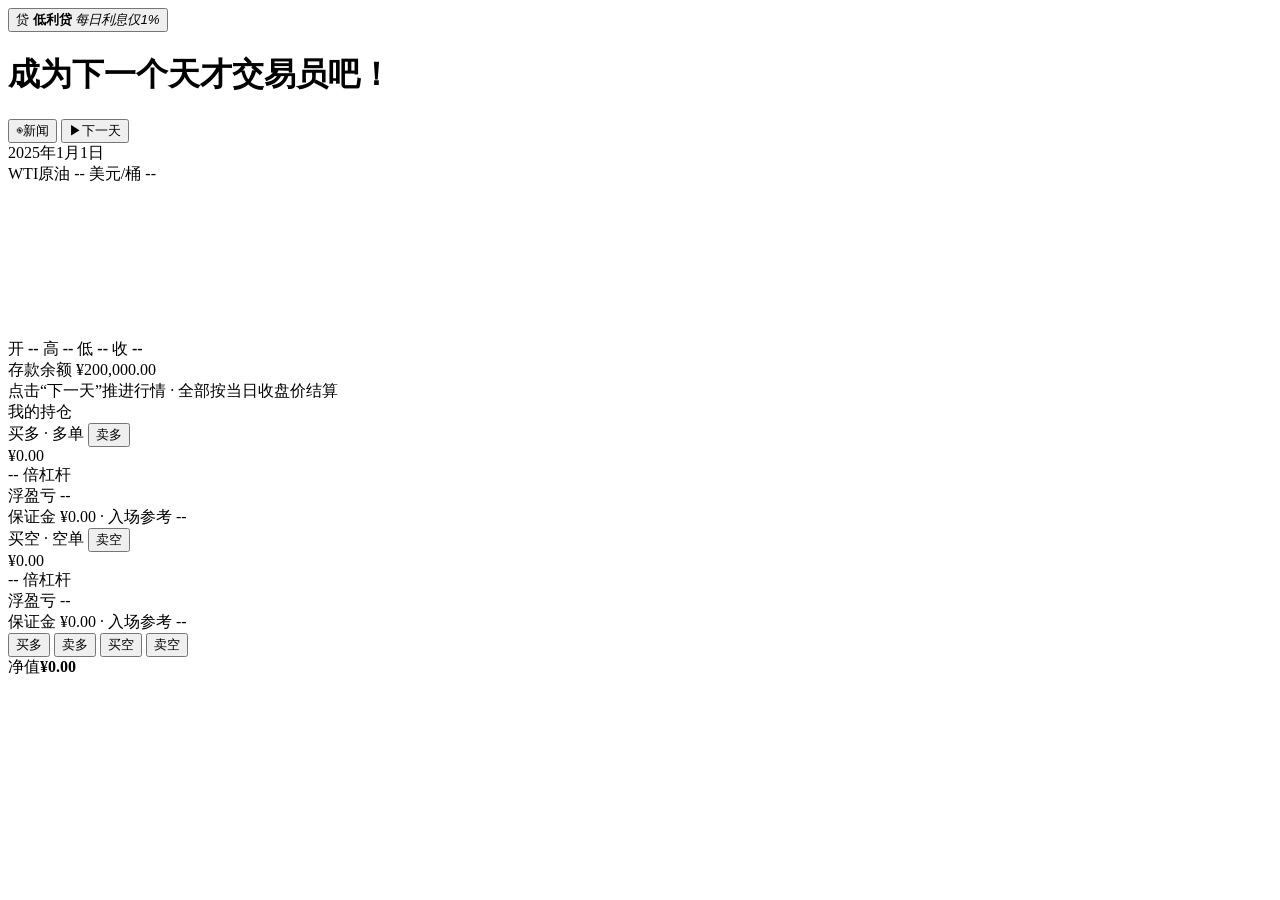
==== index.html @ 1b388cec "Add files via upload" ====
<!DOCTYPE html>
<html lang="zh-CN">
<head>
<meta charset="UTF-8">
<meta name="viewport" content="width=device-width, initial-scale=1.0, user-scalable=no">
<title>天才交易员 · 原油模拟操盘</title>
<link rel="icon" href="data:image/svg+xml,<svg xmlns='http://www.w3.org/2000/svg' viewBox='0 0 100 100'><text y='.9em' font-size='90'>🛢️</text></svg>">
<link rel="stylesheet" href="css/style.css">
</head>
<body>
<div class="app">

  <!-- ======================= 顶部标题栏 ======================= -->
  <header class="topbar">
    <button class="loan-btn" id="btnLoan" type="button">
      <span class="loan-badge">贷</span>
      <span class="loan-text">
        <b>低利贷</b>
        <em>每日利息仅1%</em>
      </span>
    </button>

    <h1 class="brand-title">成为下一个天才交易员吧！</h1>

    <div class="top-actions">
      <button class="news-btn" id="btnNews" type="button">
        <span class="news-ico">◉</span>新闻
        <span class="news-dot" id="newsDot" hidden></span>
      </button>
      <button class="next-btn" id="btnNextDay" type="button">
        <span class="next-ico">▶</span>下一天
      </button>
    </div>
  </header>

  <!-- ======================= 主工作区 ======================= -->
  <main class="workbench">

    <!-- 图表区 -->
    <section class="chart-zone" id="chartZone">
      <div class="chart-hud">
        <div class="hud-date-group">
          <div class="hud-date" id="chartDate">2025年1月1日</div>
          <div class="loan-toast-wrap" id="loanToastWrap"></div>
        </div>
        <div class="hud-price-wrap">
          <span class="hud-name">WTI原油</span>
          <span class="hud-price" id="chartPrice">--</span>
          <span class="hud-unit">美元/桶</span>
          <span class="hud-change" id="chartChange">--</span>
        </div>
      </div>
      <div class="chart-canvas-box">
        <canvas id="chart" ></canvas>
        <div class="chart-legend">
          <span>开 <b id="lblOpen">--</b></span>
          <span>高 <b id="lblHigh" class="up-c">--</b></span>
          <span>低 <b id="lblLow" class="down-c">--</b></span>
          <span>收 <b id="lblClose">--</b></span>
        </div>
      </div>
      <!-- 右下现金浮层 -->
      <div class="cash-card">
        <div class="cash-row">
          <span class="cash-label">存款余额</span>
          <span class="cash-value" id="cashAmt">¥200,000.00</span>
        </div>
      </div>
      <div class="chart-tip">点击“下一天”推进行情 · 全部按当日收盘价结算</div>
    </section>

    <!-- 右侧持仓面板 -->
    <aside class="side-panel">
      <div class="panel-title">我的持仓</div>

      <!-- 多单 -->
      <div class="pos-card pos-long" id="posLongCard">
        <div class="pos-head">
          <span class="pos-tag long-tag">买多 · 多单</span>
          <button class="mini-btn" id="btnSellLongMini" type="button">卖多</button>
        </div>
        <div class="pos-body">
          <div class="pos-amt" id="longAmt">¥0.00</div>
          <div class="pos-lev" id="longLev">-- 倍杠杆</div>
          <div class="pos-pnl" id="longPnl">浮盈亏 --</div>
          <div class="pos-sub" id="longSub">保证金 ¥0.00 · 入场参考 --</div>
        </div>
      </div>

      <!-- 空单 -->
      <div class="pos-card pos-short" id="posShortCard">
        <div class="pos-head">
          <span class="pos-tag short-tag">买空 · 空单</span>
          <button class="mini-btn" id="btnSellShortMini" type="button">卖空</button>
        </div>
        <div class="pos-body">
          <div class="pos-amt" id="shortAmt">¥0.00</div>
          <div class="pos-lev" id="shortLev">-- 倍杠杆</div>
          <div class="pos-pnl" id="shortPnl">浮盈亏 --</div>
          <div class="pos-sub" id="shortSub">保证金 ¥0.00 · 入场参考 --</div>
        </div>
      </div>

      <!-- 操作矩阵 -->
      <div class="pos-actions">
        <button class="act act-long" id="btnBuyLong" type="button">买多</button>
        <button class="act act-sell" id="btnSellLong" type="button">卖多</button>
        <button class="act act-short" id="btnBuyShort" type="button">买空</button>
        <button class="act act-sell" id="btnSellShort" type="button">卖空</button>
      </div>

      <div class="panel-note" id="accountNote">
        <span>净值</span><b id="netWorth">¥0.00</b>
      </div>
    </aside>
  </main>
</div>

<!-- ======================= 弹层容器 ======================= -->

<!-- 交易弹窗：金额 + 杠杆 -->
<div class="modal-mask" id="modalTrade" hidden>
  <div class="modal trade-modal">
    <div class="modal-head">
      <h3 id="tradeTitle">买多</h3>
      <button class="modal-close" data-close="modalTrade" type="button">×</button>
    </div>
    <div class="trade-price-line">
      当前收盘价 <b id="tradePrice">--</b> 美元/桶
    </div>
    <div class="field">
      <label id="tradeAmountLabel">买入金额（元）</label>
      <input id="tradeAmount" type="number" min="1" step="100" placeholder="请输入金额">
      <div class="quick-amt" id="quickAmt">
        <button data-v="0.25" type="button">25%</button>
        <button data-v="0.5" type="button">50%</button>
        <button data-v="0.75" type="button">75%</button>
        <button data-v="1" type="button">全部</button>
      </div>
    </div>
    <div class="field" id="tradeLeverField">
      <label>杠杆倍数 <span class="muted" id="tradeLeverTip"></span></label>
      <div class="lever-chips" id="leverChips">
        <button data-l="1" type="button">1倍</button>
        <button data-l="2" type="button">2倍</button>
        <button data-l="3" type="button">3倍</button>
        <button data-l="5" type="button">5倍</button>
        <button data-l="10" type="button">10倍</button>
      </div>
    </div>
    <div class="trade-summary" id="tradeSummary"></div>
    <button class="btn-confirm" id="btnTradeOk" type="button">确认下单</button>
    <p class="risk-note" id="tradeRiskNote">杠杆放大收益与风险，浮亏超保证金将触发强制平仓。</p>
  </div>
</div>

<!-- 低利贷弹窗 -->
<div class="modal-mask" id="modalLoan" hidden>
  <div class="modal loan-modal">
    <div class="modal-head">
      <h3>🏦 低利贷</h3>
      <span class="loan-interest-tag">每日利息仅1%</span>
      <button class="modal-close" data-close="modalLoan" type="button">×</button>
    </div>
    <div class="loan-stats">
      <div class="loan-stat">
        <span>可用额度</span>
        <b id="loanAvailable">¥200,000.00</b>
      </div>
      <div class="loan-stat">
        <span>应还金额</span>
        <b class="loan-owed" id="loanOwed">¥0.00</b>
      </div>
    </div>
    <div class="field">
      <label>借贷金额（元）</label>
      <input id="loanBorrowAmt" type="number" min="1" step="100" placeholder="最多可借 ¥200,000">
      <button class="btn-line" id="btnLoanBorrow" type="button">立即借贷</button>
    </div>
    <div class="field">
      <label>还款金额（元）</label>
      <input id="loanRepayAmt" type="number" min="1" step="100" placeholder="请输入还款金额">
      <button class="btn-line danger" id="btnLoanRepay" type="button">立即还款</button>
      <button class="btn-line loan-repay-all" id="btnLoanRepayAll" type="button">一键还清</button>
    </div>
    <div class="loan-rules">
      逾期不还？每天利息照样计，还可能去天台晒太阳…
    </div>
  </div>
</div>

<!-- 新闻弹窗 -->
<div class="modal-mask" id="modalNews" hidden>
  <div class="modal news-modal">
    <div class="modal-head">
      <h3>📰 原油国际大新闻</h3>
      <span class="muted" id="newsCountLabel"></span>
      <button class="modal-close" data-close="modalNews" type="button">×</button>
    </div>
    <div class="news-list" id="newsList"></div>
  </div>
</div>

<!-- 轻提示 Toast -->
<div class="toast-wrap" id="toastWrap"></div>

<!-- 重大新闻弹窗 -->
<div class="modal-mask newsflash-mask" id="modalNewsFlash" hidden>
  <div class="newsflash">
    <button class="modal-close newsflash-close" id="btnFlashClose" type="button" aria-label="关闭新闻">×</button>
    <div class="flash-ico">📣</div>
    <h3>有重要新闻！</h3>
    <p id="flashText"></p>
  </div>
</div>

<!-- 强平提示 -->
<div class="modal-mask" id="modalLiquidation" hidden>
  <div class="newsflash liq">
    <div class="flash-ico">⚠️</div>
    <h3>亏损过多，已经强制平仓</h3>
    <p id="liqText"></p>
    <button class="btn-confirm" id="btnLiqOk" type="button">知道了</button>
  </div>
</div>

<!-- 游戏结束 -->
<div class="modal-mask gameover-mask" id="modalGameOver" hidden>
  <div class="gameover">
    <div class="go-roof">🌇</div>
    <h2 id="goTitle">你没有钱了，天台见！</h2>
    <p id="goText"></p>
    <button class="btn-restart" id="btnRestart" type="button">🔄 重新开始</button>
  </div>
</div>

<script src="js/data.js"></script>
<script src="js/game.js"></script>
<script src="js/chart.js"></script>
<script src="js/ui.js"></script>
</body>
</html>
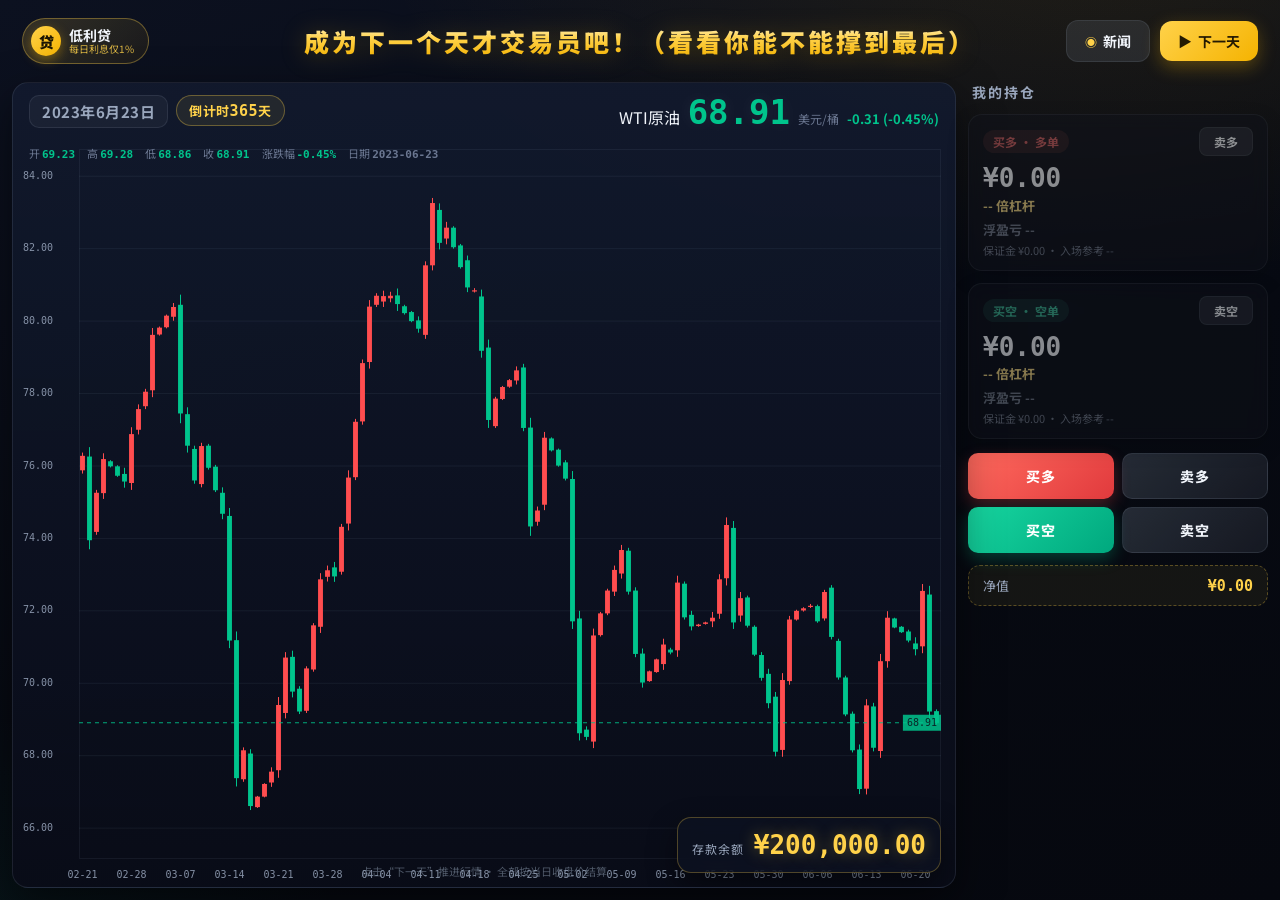
==== commit dca13ee7: "Add files via upload" ====
--- a/index.html
+++ b/index.html
@@ -2,241 +2,14 @@
 <html lang="zh-CN">
 <head>
 <meta charset="UTF-8">
-<meta name="viewport" content="width=device-width, initial-scale=1.0, user-scalable=no">
-<title>天才交易员 · 原油模拟操盘</title>
-<link rel="icon" href="data:image/svg+xml,<svg xmlns='http://www.w3.org/2000/svg' viewBox='0 0 100 100'><text y='.9em' font-size='90'>🛢️</text></svg>">
-<link rel="stylesheet" href="css/style.css">
+<meta name="viewport" content="width=device-width, initial-scale=1.0">
+<meta http-equiv="refresh" content="0; url=天才交易员/index.html">
+<title>天才交易员</title>
 </head>
 <body>
-<div class="app">
-
-  <!-- ======================= 顶部标题栏 ======================= -->
-  <header class="topbar">
-    <button class="loan-btn" id="btnLoan" type="button">
-      <span class="loan-badge">贷</span>
-      <span class="loan-text">
-        <b>低利贷</b>
-        <em>每日利息仅1%</em>
-      </span>
-    </button>
-
-    <h1 class="brand-title">成为下一个天才交易员吧！</h1>
-
-    <div class="top-actions">
-      <button class="news-btn" id="btnNews" type="button">
-        <span class="news-ico">◉</span>新闻
-        <span class="news-dot" id="newsDot" hidden></span>
-      </button>
-      <button class="next-btn" id="btnNextDay" type="button">
-        <span class="next-ico">▶</span>下一天
-      </button>
-    </div>
-  </header>
-
-  <!-- ======================= 主工作区 ======================= -->
-  <main class="workbench">
-
-    <!-- 图表区 -->
-    <section class="chart-zone" id="chartZone">
-      <div class="chart-hud">
-        <div class="hud-date-group">
-          <div class="hud-date" id="chartDate">2025年1月1日</div>
-          <div class="loan-toast-wrap" id="loanToastWrap"></div>
-        </div>
-        <div class="hud-price-wrap">
-          <span class="hud-name">WTI原油</span>
-          <span class="hud-price" id="chartPrice">--</span>
-          <span class="hud-unit">美元/桶</span>
-          <span class="hud-change" id="chartChange">--</span>
-        </div>
-      </div>
-      <div class="chart-canvas-box">
-        <canvas id="chart" ></canvas>
-        <div class="chart-legend">
-          <span>开 <b id="lblOpen">--</b></span>
-          <span>高 <b id="lblHigh" class="up-c">--</b></span>
-          <span>低 <b id="lblLow" class="down-c">--</b></span>
-          <span>收 <b id="lblClose">--</b></span>
-        </div>
-      </div>
-      <!-- 右下现金浮层 -->
-      <div class="cash-card">
-        <div class="cash-row">
-          <span class="cash-label">存款余额</span>
-          <span class="cash-value" id="cashAmt">¥200,000.00</span>
-        </div>
-      </div>
-      <div class="chart-tip">点击“下一天”推进行情 · 全部按当日收盘价结算</div>
-    </section>
-
-    <!-- 右侧持仓面板 -->
-    <aside class="side-panel">
-      <div class="panel-title">我的持仓</div>
-
-      <!-- 多单 -->
-      <div class="pos-card pos-long" id="posLongCard">
-        <div class="pos-head">
-          <span class="pos-tag long-tag">买多 · 多单</span>
-          <button class="mini-btn" id="btnSellLongMini" type="button">卖多</button>
-        </div>
-        <div class="pos-body">
-          <div class="pos-amt" id="longAmt">¥0.00</div>
-          <div class="pos-lev" id="longLev">-- 倍杠杆</div>
-          <div class="pos-pnl" id="longPnl">浮盈亏 --</div>
-          <div class="pos-sub" id="longSub">保证金 ¥0.00 · 入场参考 --</div>
-        </div>
-      </div>
-
-      <!-- 空单 -->
-      <div class="pos-card pos-short" id="posShortCard">
-        <div class="pos-head">
-          <span class="pos-tag short-tag">买空 · 空单</span>
-          <button class="mini-btn" id="btnSellShortMini" type="button">卖空</button>
-        </div>
-        <div class="pos-body">
-          <div class="pos-amt" id="shortAmt">¥0.00</div>
-          <div class="pos-lev" id="shortLev">-- 倍杠杆</div>
-          <div class="pos-pnl" id="shortPnl">浮盈亏 --</div>
-          <div class="pos-sub" id="shortSub">保证金 ¥0.00 · 入场参考 --</div>
-        </div>
-      </div>
-
-      <!-- 操作矩阵 -->
-      <div class="pos-actions">
-        <button class="act act-long" id="btnBuyLong" type="button">买多</button>
-        <button class="act act-sell" id="btnSellLong" type="button">卖多</button>
-        <button class="act act-short" id="btnBuyShort" type="button">买空</button>
-        <button class="act act-sell" id="btnSellShort" type="button">卖空</button>
-      </div>
-
-      <div class="panel-note" id="accountNote">
-        <span>净值</span><b id="netWorth">¥0.00</b>
-      </div>
-    </aside>
-  </main>
-</div>
-
-<!-- ======================= 弹层容器 ======================= -->
-
-<!-- 交易弹窗：金额 + 杠杆 -->
-<div class="modal-mask" id="modalTrade" hidden>
-  <div class="modal trade-modal">
-    <div class="modal-head">
-      <h3 id="tradeTitle">买多</h3>
-      <button class="modal-close" data-close="modalTrade" type="button">×</button>
-    </div>
-    <div class="trade-price-line">
-      当前收盘价 <b id="tradePrice">--</b> 美元/桶
-    </div>
-    <div class="field">
-      <label id="tradeAmountLabel">买入金额（元）</label>
-      <input id="tradeAmount" type="number" min="1" step="100" placeholder="请输入金额">
-      <div class="quick-amt" id="quickAmt">
-        <button data-v="0.25" type="button">25%</button>
-        <button data-v="0.5" type="button">50%</button>
-        <button data-v="0.75" type="button">75%</button>
-        <button data-v="1" type="button">全部</button>
-      </div>
-    </div>
-    <div class="field" id="tradeLeverField">
-      <label>杠杆倍数 <span class="muted" id="tradeLeverTip"></span></label>
-      <div class="lever-chips" id="leverChips">
-        <button data-l="1" type="button">1倍</button>
-        <button data-l="2" type="button">2倍</button>
-        <button data-l="3" type="button">3倍</button>
-        <button data-l="5" type="button">5倍</button>
-        <button data-l="10" type="button">10倍</button>
-      </div>
-    </div>
-    <div class="trade-summary" id="tradeSummary"></div>
-    <button class="btn-confirm" id="btnTradeOk" type="button">确认下单</button>
-    <p class="risk-note" id="tradeRiskNote">杠杆放大收益与风险，浮亏超保证金将触发强制平仓。</p>
-  </div>
-</div>
-
-<!-- 低利贷弹窗 -->
-<div class="modal-mask" id="modalLoan" hidden>
-  <div class="modal loan-modal">
-    <div class="modal-head">
-      <h3>🏦 低利贷</h3>
-      <span class="loan-interest-tag">每日利息仅1%</span>
-      <button class="modal-close" data-close="modalLoan" type="button">×</button>
-    </div>
-    <div class="loan-stats">
-      <div class="loan-stat">
-        <span>可用额度</span>
-        <b id="loanAvailable">¥200,000.00</b>
-      </div>
-      <div class="loan-stat">
-        <span>应还金额</span>
-        <b class="loan-owed" id="loanOwed">¥0.00</b>
-      </div>
-    </div>
-    <div class="field">
-      <label>借贷金额（元）</label>
-      <input id="loanBorrowAmt" type="number" min="1" step="100" placeholder="最多可借 ¥200,000">
-      <button class="btn-line" id="btnLoanBorrow" type="button">立即借贷</button>
-    </div>
-    <div class="field">
-      <label>还款金额（元）</label>
-      <input id="loanRepayAmt" type="number" min="1" step="100" placeholder="请输入还款金额">
-      <button class="btn-line danger" id="btnLoanRepay" type="button">立即还款</button>
-      <button class="btn-line loan-repay-all" id="btnLoanRepayAll" type="button">一键还清</button>
-    </div>
-    <div class="loan-rules">
-      逾期不还？每天利息照样计，还可能去天台晒太阳…
-    </div>
-  </div>
-</div>
-
-<!-- 新闻弹窗 -->
-<div class="modal-mask" id="modalNews" hidden>
-  <div class="modal news-modal">
-    <div class="modal-head">
-      <h3>📰 原油国际大新闻</h3>
-      <span class="muted" id="newsCountLabel"></span>
-      <button class="modal-close" data-close="modalNews" type="button">×</button>
-    </div>
-    <div class="news-list" id="newsList"></div>
-  </div>
-</div>
-
-<!-- 轻提示 Toast -->
-<div class="toast-wrap" id="toastWrap"></div>
-
-<!-- 重大新闻弹窗 -->
-<div class="modal-mask newsflash-mask" id="modalNewsFlash" hidden>
-  <div class="newsflash">
-    <button class="modal-close newsflash-close" id="btnFlashClose" type="button" aria-label="关闭新闻">×</button>
-    <div class="flash-ico">📣</div>
-    <h3>有重要新闻！</h3>
-    <p id="flashText"></p>
-  </div>
-</div>
-
-<!-- 强平提示 -->
-<div class="modal-mask" id="modalLiquidation" hidden>
-  <div class="newsflash liq">
-    <div class="flash-ico">⚠️</div>
-    <h3>亏损过多，已经强制平仓</h3>
-    <p id="liqText"></p>
-    <button class="btn-confirm" id="btnLiqOk" type="button">知道了</button>
-  </div>
-</div>
-
-<!-- 游戏结束 -->
-<div class="modal-mask gameover-mask" id="modalGameOver" hidden>
-  <div class="gameover">
-    <div class="go-roof">🌇</div>
-    <h2 id="goTitle">你没有钱了，天台见！</h2>
-    <p id="goText"></p>
-    <button class="btn-restart" id="btnRestart" type="button">🔄 重新开始</button>
-  </div>
-</div>
-
-<script src="js/data.js"></script>
-<script src="js/game.js"></script>
-<script src="js/chart.js"></script>
-<script src="js/ui.js"></script>
+<p>正在打开游戏……</p>
+<script>
+  window.location.replace("天才交易员/index.html");
+</script>
 </body>
-</html>
+</html>
